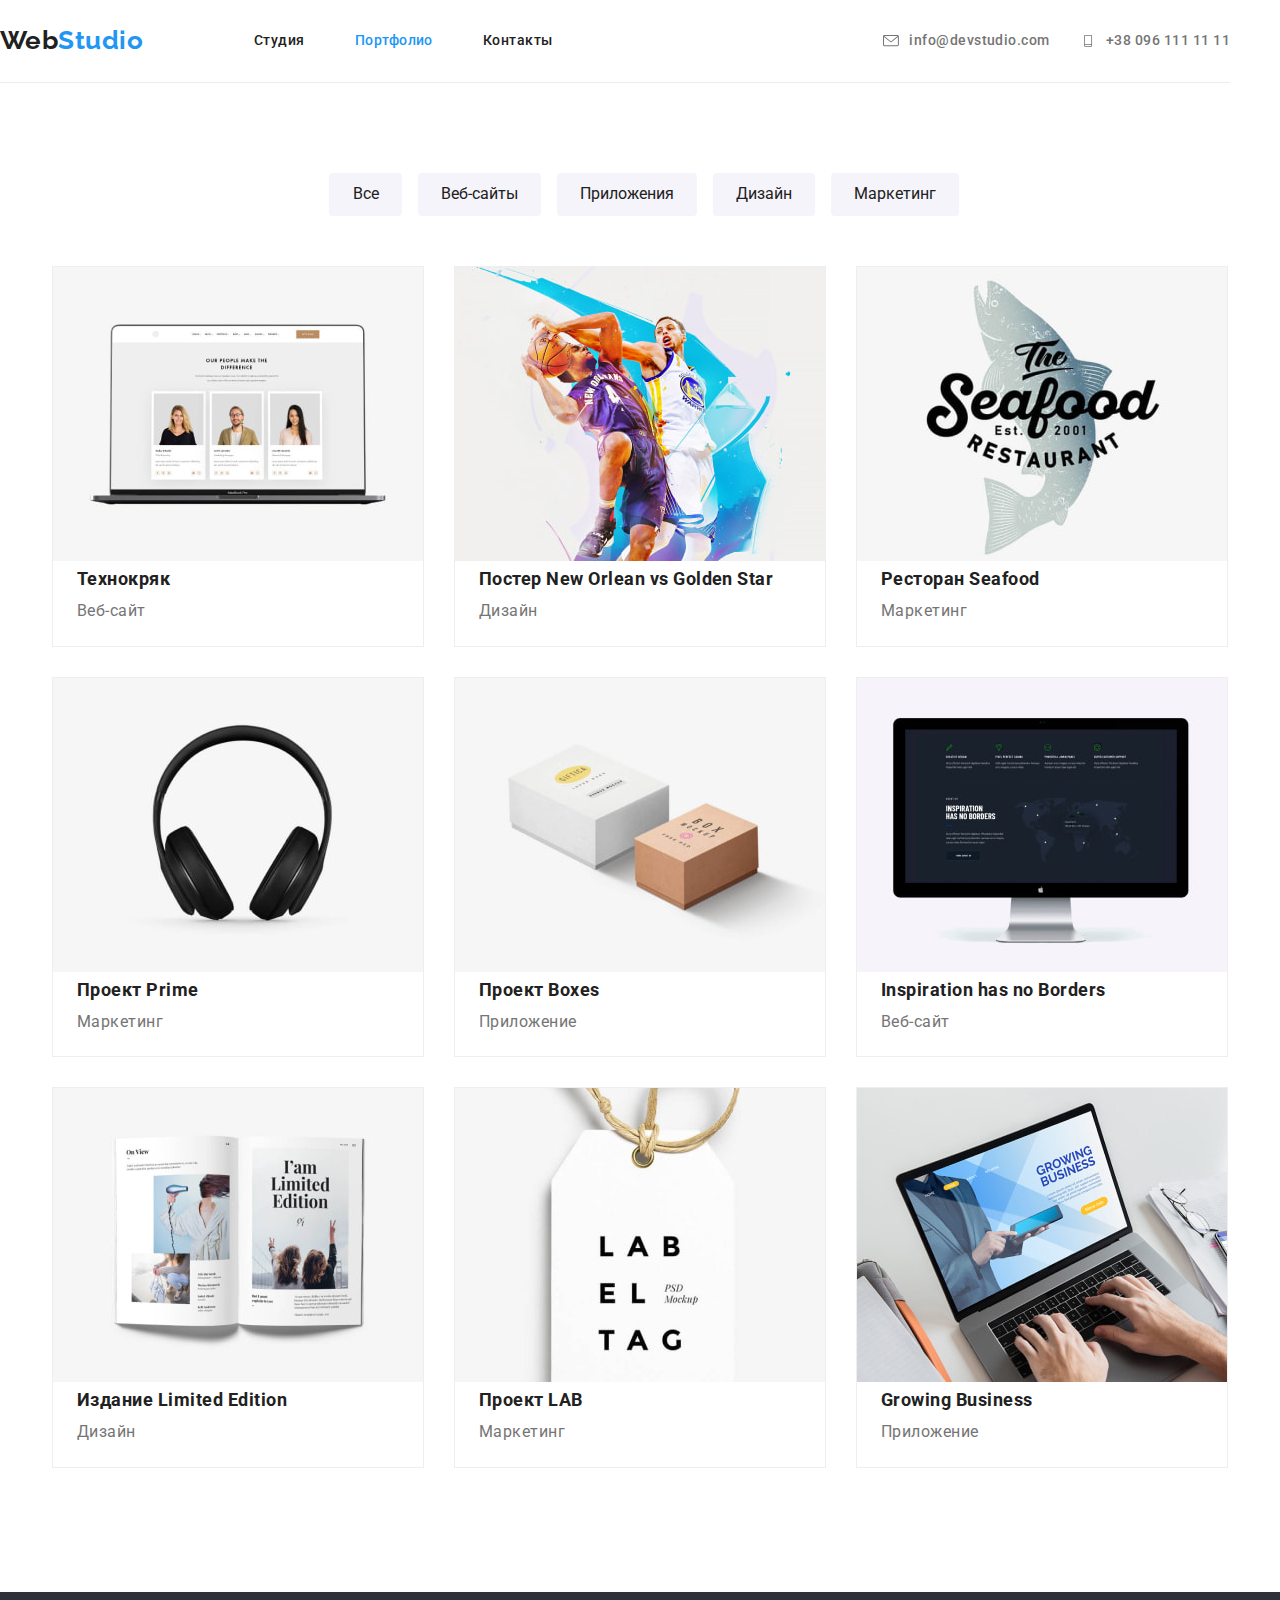
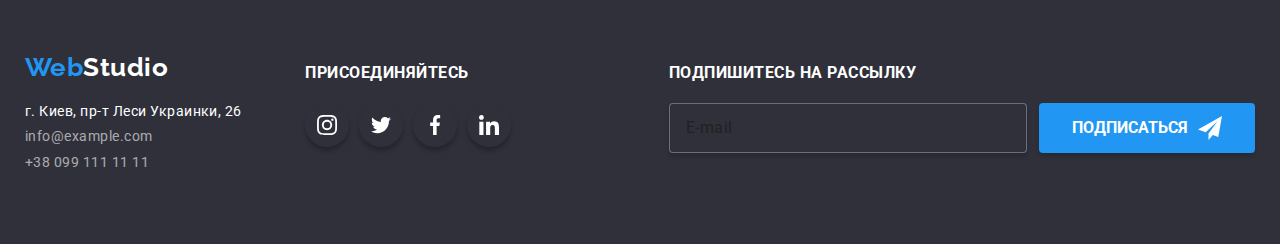
==== portfolio.html @ 77407790 "modal and footer-form" ====
<!DOCTYPE html>
<html lang="en">
  <head>
    <meta charset="UTF-8" />
    <meta name="viewport" content="width=device-width, initial-scale=1.0" />
    <title>Web Studio</title>
    <link
      href="https://fonts.googleapis.com/css2?family=Raleway:wght@700&family=Roboto:wght@400;500;700;900&display=swap"
      rel="stylesheet"
    />
    <link
      rel="stylesheet"
      href="https://cdnjs.cloudflare.com/ajax/libs/modern-normalize/0.6.0/modern-normalize.min.css"
    />
    <link rel="stylesheet" href="./css/styles.css" />
  </head>

  <body>
    <!-- Шапка сайта-->

    <header class="page-header">
      <div class="container main-nav">
        <div>
          <a href="./" class="logo"><span> Web</span> Studio</a>
        </div>
        <nav class="for-logo">
          <ul class="site-nav">
            <li class="item"><a href="./index.html" class="link">Студия</a></li>
            <li class="item"><a href="" class="link-current">Портфолио</a></li>
            <li class="item"><a href="" class="link">Контакты</a></li>
          </ul>
        </nav>
        <!-- КОНТАКТЫ форма-->
        <address>
          <ul class="auth-nav">
            <li class="item">
              <a href="mailto:info@devstudio.com">
                <div class="e-mail">
                  <svg class="auth-nav-icon">
                    <use href="./images/symbol-defs.svg#icon-envelope"></use>
                  </svg>
                  info@devstudio.com
                </div>
              </a>
            </li>

            <li class="item">
              <a href="tel:+380961111111">
                <div class="e-mail">
                  <svg class="auth-nav-icon">
                    <use href="./images/symbol-defs.svg#icon-phone"></use>
                  </svg>
                  +38 096 111 11 11
                </div>
              </a>
            </li>
          </ul>
        </address>
      </div>
    </header>

    <!--Фильтры "Разделы портфолио"-->

    <section class="container">
      <h1 class="visually-hidden">Фильтры "Разделы портфолио"</h1>

      <ul class="button-container">
        <li class="p-element"><button class="portfolio-button">Все</button></li>
        <li class="p-element">
          <button class="portfolio-button">Веб-сайты</button>
        </li>
        <li class="p-element">
          <button class="portfolio-button">Приложения</button>
        </li>
        <li class="p-element">
          <button class="portfolio-button">Дизайн</button>
        </li>
        <li class="p-element">
          <button class="portfolio-button">Маркетинг</button>
        </li>
      </ul>

      <!--Примеры работ-->

      <div class="conteiner">
        <ul class="portfolio-list">
          <li class="port-element">
            <a class="portfolio-title" href="">
              <div class="box-specialty">
                <img src="./images/portfolio-img/portfolio1.jpg" alt="" />
                <div class="specialty">
                  <p class="portfolio-title-hover">
                    Технокряк это современная площадка распространения
                    коронавируса. Компании используют эту платформу для
                    цифрового шпионажа и атак на защищённые сервера конкурентов.
                  </p>
                </div>
              </div>
              <h2>Технокряк</h2>
              <p class="descrip">Веб-сайт</p>
            </a>
          </li>

          <li class="port-element">
            <a class="portfolio-title" href="">
              <div class="box-specialty">
                <img src="./images/portfolio-img/portfolio2.jpg" alt="" />
                <div class="specialty">
                  <p class="portfolio-title-hover">
                    Технокряк это современная площадка распространения
                    коронавируса. Компании используют эту платформу для
                    цифрового шпионажа и атак на защищённые сервера конкурентов.
                  </p>
                </div>
              </div>
              <h2>Постер New Orlean vs Golden Star</h2>
              <p class="descrip">Дизайн</p>
            </a>
          </li>

          <li class="port-element">
            <a class="portfolio-title" href="">
              <div class="box-specialty">
                <img src="./images/portfolio-img/portfolio3.jpg" alt="" />
                <div class="specialty">
                  <p class="portfolio-title-hover">
                    Технокряк это современная площадка распространения
                    коронавируса. Компании используют эту платформу для
                    цифрового шпионажа и атак на защищённые сервера конкурентов.
                  </p>
                </div>
              </div>
              <h2>Ресторан Seafood</h2>
              <p class="descrip">Маркетинг</p>
            </a>
          </li>

          <li class="port-element">
            <a class="portfolio-title" href="">
              <div class="box-specialty">
                <img src="./images/portfolio-img/portfolio4.jpg" alt="" />
                <div class="specialty">
                  <p class="portfolio-title-hover">
                    Технокряк это современная площадка распространения
                    коронавируса. Компании используют эту платформу для
                    цифрового шпионажа и атак на защищённые сервера конкурентов.
                  </p>
                </div>
              </div>
              <h2>Проект Prime</h2>
              <p class="descrip">Маркетинг</p>
            </a>
          </li>

          <li class="port-element">
            <a class="portfolio-title" href="">
              <div class="box-specialty">
                <img src="./images/portfolio-img/portfolio5.jpg" alt="" />
                <div class="specialty">
                  <p class="portfolio-title-hover">
                    Технокряк это современная площадка распространения
                    коронавируса. Компании используют эту платформу для
                    цифрового шпионажа и атак на защищённые сервера конкурентов.
                  </p>
                </div>
              </div>
              <h2>Проект Boxes</h2>
              <p class="descrip">Приложение</p>
            </a>
          </li>

          <li class="port-element">
            <a class="portfolio-title" href="">
              <div class="box-specialty">
                <img src="./images/portfolio-img/portfolio6.jpg" alt="" />
                <div class="specialty">
                  <p class="portfolio-title-hover">
                    Технокряк это современная площадка распространения
                    коронавируса. Компании используют эту платформу для
                    цифрового шпионажа и атак на защищённые сервера конкурентов.
                  </p>
                </div>
              </div>
              <h2>Inspiration has no Borders</h2>
              <p class="descrip">Веб-сайт</p>
            </a>
          </li>

          <li class="port-element">
            <a class="portfolio-title" href="">
              <div class="box-specialty">
                <img src="./images/portfolio-img/portfolio7.jpg" alt="" />
                <div class="specialty">
                  <p class="portfolio-title-hover">
                    Технокряк это современная площадка распространения
                    коронавируса. Компании используют эту платформу для
                    цифрового шпионажа и атак на защищённые сервера конкурентов.
                  </p>
                </div>
              </div>
              <h2>Издание Limited Edition</h2>
              <p class="descrip">Дизайн</p>
            </a>
          </li>

          <li class="port-element">
            <a class="portfolio-title" href="">
              <div class="box-specialty">
                <img src="./images/portfolio-img/portfolio8.jpg" alt="" />
                <div class="specialty">
                  <p class="portfolio-title-hover">
                    Технокряк это современная площадка распространения
                    коронавируса. Компании используют эту платформу для
                    цифрового шпионажа и атак на защищённые сервера конкурентов.
                  </p>
                </div>
              </div>
              <h2>Проект LAB</h2>
              <p class="descrip">Маркетинг</p>
            </a>
          </li>

          <li class="port-element">
            <a class="portfolio-title" href="">
              <div class="box-specialty">
                <img src="./images/portfolio-img/portfolio9.jpg" alt="" />
                <div class="specialty">
                  <p class="portfolio-title-hover">
                    Технокряк это современная площадка распространения
                    коронавируса. Компании используют эту платформу для
                    цифрового шпионажа и атак на защищённые сервера конкурентов.
                  </p>
                </div>
              </div>
              <h2>Growing Business</h2>
              <p class="descrip">Приложение</p>
            </a>
          </li>
        </ul>
      </div>
    </section>

    <!--Footer-->

    <!--Контакты-->
    <section class="footer-background">
      <div class="container footer">
        <div class="footer-color">
          <div class="footer-logo">
            <a href="/" class="logo">
              <span class="web"> Web</span>
              <span class="logo-studio"> Studio</span>
            </a>
          </div>
          <div>
            <ul class="footer-contacts">
              <li>
                <a
                  href="https://www.google.com/maps/place/%D0%B1%D1%83%D0%BB.+%D0%9B%D0%B5%D1%81%D0%B8+%D0%A3%D0%BA%D1%80%D0%B0%D0%B8%D0%BD%D0%BA%D0%B8,+26,+%D0%9A%D0%B8%D0%B5%D0%B2,+02000/data=!4m2!3m1!1s0x40d4cf0e033ecbe9:0x57a4dffefec77da0?sa=X&ved=2ahUKEwil2_LGnePpAhUHx4sKHc13CLYQ8gEwAHoECAsQAQ"
                >
                  <span class="footer-text"
                    >г. Киев, пр-т Леси Украинки, 26</span
                  >
                </a>
              </li>

              <li>
                <a href="mailto:info@example.com" class="footer-text"
                  >info@example.com
                </a>
              </li>

              <li>
                <a href="tel:+380961111111" class="footer-text">
                  +38 099 111 11 11</a
                >
              </li>
            </ul>
          </div>
        </div>

        <!--Присоединяйтесь-->
        <div class="middle">
          <h4 class="footer-color-middle">ПРИСОЕДИНЯЙТЕСЬ</h4>
          <ul class="social-footer-box">
            <li class="s-element">
              <a href="">
                <div class="footer-social">
                  <svg class="footer-social-icon">
                    <use href="./images/symbol-defs.svg#icon-instagram"></use>
                  </svg>
                </div>
              </a>
            </li>
            <li class="s-element">
              <a href="">
                <div class="footer-social">
                  <svg class="footer-social-icon">
                    <use href="./images/symbol-defs.svg#icon-twitter"></use>
                  </svg>
                </div>
              </a>
            </li>
            <li class="s-element">
              <a href="">
                <div class="footer-social">
                  <svg class="footer-social-icon">
                    <use href="./images/symbol-defs.svg#icon-facebook"></use>
                  </svg>
                </div>
              </a>
            </li>
            <li>
              <a href="">
                <div class="footer-social">
                  <svg class="footer-social-icon">
                    <use href="./images/symbol-defs.svg#icon-linkedin"></use>
                  </svg>
                </div>
              </a>
            </li>
          </ul>
        </div>

        <!--Подпишитесь на рассылку-->
        <div class="footer-color-last">
          <h4 class="footer-color-middle">ПОДПИШИТЕСЬ НА РАССЫЛКУ</h4>
          <ul class="form">
            <li class="form-element">
              <p class="for-mail">E-mail</p>
            </li>
            <li class="form-element">
              <button class="primary-button subscribe">
                ПОДПИСАТЬСЯ
                <svg class="icon-send">
                  <use href="./images/symbol-defs.svg#icon-icon-send"></use>
                </svg>
              </button>
            </li>
          </ul>
        </div>
      </div>
    </section>
  </body>
</html>
---- css/styles.css ----
html {
box-sizing: border-box;
}

*,
*::before,
*::after {
box-sizing: inherit;
}

:root {
--primary-text-color: #212121;
--accent-color: #2196f3;
--text-color: #757575;
--background-grey-color: #F5F4FA;
--transition: 250ms cubic-bezier(0.4, 0, 0.2, 1);
}

body {
background-color: #f000;
color: var(--primary-text-color);
font-family: Roboto, sans-serif;
letter-spacing: 0.03em;
}

.container {
margin-left: auto;
margin-right: auto;
width: 1230px;
/*outline: 2px solid tomato;*/
}

ul {
list-style: none;
padding: 0px;
margin: 0px;
}

h1, h2, h3, h4, h5, h6,p {
margin-top: 0px;
margin-bottom: 0px;
} 

.visually-hidden {
position: absolute;
height: 1px; 
width: 1px;
overflow: hidden;
clip: rect(1px 1px 1px 1px); 
clip: rect(1px, 1px, 1px, 1px);
white-space: nowrap; 
}

/* Page Header*/
.page-header {
justify-self: start;
}
 
/*Main navigation*/

.main-nav {
display: flex;
align-items: center;
justify-content: space-between;
border-bottom: 1px solid #ECECEC;
}

/*logo*/

div .logo {
  display: flex;
  padding-top: 24px;
  padding-bottom: 25px;
}
 
a.logo {
  color: black;
  font-family: Raleway, cursive;
  font-weight: bold;
  font-size: 26px;
  line-height: 1.2;
  text-decoration: none;
}

a.logo:hover {
  color: #2196f3;
}

a.logo:hover span {
  color: var(--primary-text-color);
}

a.logo span {
  color: var(--accent-color);
}

/*Site nav*/

.site-nav {
  display: flex;
  margin-left: 85px;
}


.site-nav .for-logo {
  display: block;
}

.site-nav .item+ .item {
  margin-left: 50px;
}


.site-nav .link {
  display: block;
  padding-top: 33px;
  padding-bottom: 33px; 

  color: #212121;
  font-weight: 500;
  font-size: 14px;
  line-height: 1.14;
  text-decoration: none;
}

.site-nav .link-current {
  display: block;
  padding-top: 33px;
  padding-bottom: 33px;
  
  color: var(--accent-color);
  font-weight: 500;
  font-size: 14px;
  line-height: 1.14;
  text-decoration: none;
}

.site-nav .item {
  position: relative;
}

.site-nav .link-current::after {
  content: '' ;
  display: block;
  width: 100%;
  height: 4px;
  background: var(--accent-color);
  border-radius: 2px;

  position: absolute;
  left: 0px;
  bottom: 0px;

  transform: scaleX(0);
  transform-origin: left;
  transition: var(--transition);
  
}
.site-nav .link-current:hover::after {
transform: scaleX(1);
} 

.site-nav .link:hover,
.site-nav .link:focus {
  color: var(--accent-color);
  text-decoration: none;
}

/* КОНТАКТЫ - auth-nav*/

.auth-nav {
  display: flex;
  margin-left: 305px;
}

.auth-nav .item+ .item {
  margin-left: 30px;
}

.auth-nav a {
  display: block;
  padding-top: 33px;
  padding-bottom: 33px;

  color:var(--text-color);
  
  font-style: normal;
  font-weight: 500;
  font-size: 14px;
  line-height: 1.14;
  text-decoration: none;

  text-align: end;
}

.auth-nav a:hover {
  color: var(--accent-color);
}
.auth-nav a:hover .auth-nav-icon {
fill: var(--accent-color);
}

.auth-nav-icon {
  width: 16px ;
  height: 12px;
  fill: var(--text-color);

  margin-right: 10px;  
}

.e-mail {
  display: flex;
  align-items: center;
  j
}


/*Герой*/
.overlay {
  max-width: 1600px;
  height: 600px;
  margin-left: auto;
  margin-right: auto;
  outline: 1px solid black;

  background-image: linear-gradient(
  to right,
  rgba(47, 48, 58, 0.8),
  rgba(47, 48, 58, 0.8)
  ),
  url(../images/Header_img.jpg); 

  background-color: var(--text-color);

  background-size: contain;
  background-repeat: no-repeat;
  background-position: center;
}

.hero-text {
  display: flex;
  flex-direction: column;
  justify-content: center;
  align-items: center;

  padding-top: 200px;
}

.hero-title-box {
  margin-bottom: 30px;
}

.hero-title {
  color: #ffffff;

  margin-top: 0;
  margin-bottom: 0;

  font-weight: 900;
  font-size: 44px;
  line-height: 1.4;
  letter-spacing: 0.06em;
  text-transform: uppercase;
  text-align: center;
}

.hero .primary-button {
  text-align: center;
  margin-top: 30px;
}

.primary-button {
  color: #ffffff;
  font-weight: bold;
  font-size: 16px;
  line-height: 1.8;
  background-color: #2196f3;
  text-decoration: none;
  text-align: center;

  min-width: 200px;
  padding: 10px 32px;
  box-shadow: 0px 4px 4px rgba(0, 0, 0, 0.15);
  border-radius: 4px;

  border: 1px solid transparent;
  outline: none;
}


.primary-button:hover,
.primary-button:focus {
  color: var(--text-color);
  background-color: var(--background-grey-color);
}

/*H2*/
.section-title {
  font-weight: bold;
  font-size: 36px;
  line-height: 1.16;
  text-align: center;
  letter-spacing: 0.03em;

  margin-top: 0px;
  margin-bottom: 50px;
}


/*Преимущества  - Feature list*/
.section {
  padding-top: 94px;
  padding-bottom: 94px;
}

.section-grey {
  padding-top: 94px;
  padding-bottom: 94px;
  background-color: var(--background-grey-color)
}

.feature-section {
  padding-top: 94px;
}
 
.title {
  margin-top: 30px;
  margin-bottom: 10px;
}

.feature-list {
  display: flex;
  justify-content: space-between;
}

.item .in-box {
  background-color: var(--background-grey-color);
  width: 270px;
  height: 120px;

  display: flex;
  align-items: center;
  justify-content: center;

  border-radius: 4px;
}

.feature-list .item{
  width: 270px;
}

.feature-list .title {
  font-size: 14px;
  line-height: 1.7;
  font-weight: bold;
}


.description {
  color: var(--text-color);
  font-size: 14px;
  line-height: 1.7;

  margin-top: 0px;
}

/* Наши качества серые блоки */

.in-box-icon {
  height: 70px;
  justify-content: center;
}

.section .title-activities {
  color: #ffffff;
}

/*Чем мы занимаемся*/

.actions-doing {
  display: flex;
  align-items:center;
  justify-content: space-between;

  display: flex;
  /* margin: 16px 32px 24px; */
}


.element1 {
  background-image: 
  url(../images/box1.png); 
}

.element2 {
  background-image:
  url(../images/box2.jpg); 
}

.element3 {
  background-image:
  url(../images/box3.jpg); 
}

.element {
  display: flex;
  width: 370px;
  height: 294px;  
  
  background-color: var(--text-color);

  background-size: contain;
  background-repeat: no-repeat;
  background-position: center;

  align-items: flex-end;
}


.section .title-activities {
  width: 370px;
  height: 70px;
  background: rgba(47, 48, 58, 0.8);

  padding-top:  27px;
  padding-bottom: 27px;

  text-align: center;
}

p b {
  font-weight: 500;
  font-size: 16px;
  line-height: 1.18;
}

.position {
  color: var(--text-color);
  font-size: 16px;
  line-height: 1.8;
}

.team {
  display: flex;
  justify-content: space-between;
  margin-top: 50px;
}

.team .card {
  text-align: center;

  box-shadow: 0px 2px 1px rgba(0, 0, 0, 0.2), 0px 1px 1px rgba(0, 0, 0, 0.14), 0px 1px 3px rgba(0, 0, 0, 0.12);
  border-radius: 0px 0px 4px 4px;
  background: #FFFFFF;
}

.card .name {
  margin-top: 30px;
  margin-bottom: 10px;
}

/*  Соцсети команды */
.actions-team {
  display: flex;
  margin: 16px 32px 24px;
  align-items:center;
  justify-content: space-between;
}

.team-social {
  display: flex;
  width: 44px;
  height: 44px;
  border-radius: 50%;
  align-content:center;
  align-items:center;
}

.team-social:hover  {
  background-color: var(--accent-color);
  transition: var(--transition);
}
.team-social:hover .social-icon {
  fill: #FFFFFF
}

.social-icon {
  height: 20px;
 
  left: 0%;
  right: 0%;
  top: 9.38%;
  bottom: 9.38%;
  fill: #AFB1B8;
}


/*Постоянные клиенты*/
.clients-logo {
  display: flex;
  justify-content: space-between;
}

.clients-logo .ellement {
  width: 170px;
  height: 90px;

  border: 1px solid #AFB1B8;
  box-sizing: border-box;
  border-radius: 4px;

  display: flex;
  align-items: center;
  justify-content: center;
}

.logo-item {
  max-height: 52px;
  fill: #AFB1B8;
}

/* .logo-item:hover {
  fill: var(--accent-color);
} */

.clients-logo .ellement:hover {
  border-color: var(--accent-color);
  transition: var(--transition);
}

.clients-logo .ellement:hover .logo-item {
  fill: var(--accent-color);
  transition: var(--transition);
}

/*footer*/

.footer-background {
background-color: #2f303a;
height: 252px;
margin-top: 94px;
}
/*Лого в футере*/

.logo .web:hover {
 color: #FFFFFF;
}

.logo .logo-studio {
  color: #FFFFFF;
}

.logo .logo-studio:hover {
  color: var(--accent-color);
}


a.logo:hover .logo-studio {
  color:  var(--accent-color);
}

a.logo:hover .web {
  color: #FFFFFF;
}

.footer-logo .logo {
 padding: 0px;
 margin-bottom: 20px;
}

.form {
 display: inline-flex;
}

/* Текста в футере*/

.footer-text {
color: #ffffff;
font-size: 14px;
margin-bottom: 9px;
}
.footer-text:hover {
color: var(--accent-color);
}

.footer-color a {
color: rgba(255, 255, 255, 0.6);
text-decoration: none;
display: flex;

}
.footer-color-middle {
color: #ffffff;
margin-bottom: 20px;
} 


.for-mail {
width: 358px;
height: 50px;
border: 1px solid rgba(255, 255, 255, 0.3);
box-sizing: border-box;
box-shadow: 0px 4px 4px rgba(0, 0, 0, 0.15);
border-radius: 4px;
background-color: #2f303a;
padding-left: 16px;
display: flex;
align-items: center;

margin-right: 12px;
}
/* .for-mail-text:hover {
  color: var(--accent-color);
} */
 
.form-element {
  position: relative;
  display: flex;
 align-items: center;
}


.for-mail:hover {
border: 2px solid var(--accent-color);
}
.for-mail:hover ~.for-mail-text {
 color: var(--accent-color);
}

.for-mail:focus {
  background-color: var(--background-grey-color);
  outline: none;
}


.for-mail:focus + .for-mail-text {
  color: var(--accent-color);
  transform: translateX(-150%);

  transition: var(--transition);
  outline: none;
}

.for-mail:not(:placeholder-shown) + .for-mail-text {
  color: var(--accent-color);
  transform: translateX(-150%);

  transition: var(--transition);
  outline: none;
}

.for-mail-text {
  position: absolute;

  font-size: 16px;
  line-height: 1.87;
  color: rgba(255, 255, 255, 0.6);
  position: absolute;
  left:16px;
  transform: translateX(0%);
}


/* Флексы футера*/
.footer {
  display: flex;
  justify-content: space-between;
}

.footer-color {
  margin-top: 60px;
}

.middle {
  width: 206px;
  margin-top: 72px;
  margin-right: 94px;
}
.footer-color-last {
  margin-top: 72px;
}

/* Футер соцсети*/
.social-footer-box {
display: flex;
justify-content: space-between;
}
.footer-social-icon {
  height: 20px;
 
  left: 0%;
  right: 0%;
  top: 9.38%;
  bottom: 9.38%;
  fill: #FFFFFF
}

.footer-social {
  display: flex;
  width: 44px;
  height: 44px;
  border-radius: 50%;
  align-content:center;
  align-items:center;
  box-shadow: 0px 4px 4px rgba(0, 0, 0, 0.25);
}

.footer-social:hover,
.footer-social:focus {
  background-color: var(--accent-color);
  transition: var(--transition);
}
.icon-send {
  width: 24px;
  height: 24px;
  fill: #ffffff;
  margin-left: 10px;
}

.subscribe {
  display: flex;
  justify-content: space-between;
  align-items: center;
}

.primary-button .subscribe:hover {
  color: var(--text-color);
}
.primary-button:hover .icon-send {
  fill: #757575;
}




/* ПОРТФОЛИО */

/*Фильтры*/

.button-container {
display: flex;
align-items: center;
justify-content:center;

margin-top: 90px;
}

.button-container .p-element {
margin-left: 8px;
}
.button-container .p-element:not(:last-child) {
margin-right: 8px;}


.portfolio-button {
color: var(--primary-text-color);
font-weight: 500px;
font-style: normal;
font-size: 16px;
line-height: 1.8;
background-color:var(--background-grey-color);
text-decoration: none;
border-radius: 4px;
border: 1px solid transparent;

min-width: 73px;
padding: 6px 22px;
margin-bottom: 50px;
}


.portfolio-button:hover,
.portfolio-button:focus {
color: #ffffff ;
background-color: #2196f3;
border: 1px solid transparent;
box-shadow: 0px 2px 2px rgba(0, 0, 0, 0.12), 0px 1px 2px rgba(0, 0, 0, 0.08), 0px 3px 1px rgba(0, 0, 0, 0.1);
}

/*Элементы портфолио*/

.portfolio-title {

color: var(--primary-text-color)
font-weight: bold;
font-size: 18px;
line-height: 2;
text-decoration: none;
width: 60px;
} 

.portfolio-list {
display: flex;
flex-wrap: wrap;
justify-content: center;
}

.portfolio-list .port-element {
/* width: calc((100% - 60px) / 3); */
width: width: 370px;
margin-right: 30px;
margin-bottom: 30px;
}

.portfolio-list .port-element:nth-child(3n) {
margin-right: 0;
}

.portfolio-title .descrip {
color: var(--text-color);
font-size: 16px;
line-height: 1.8;
text-decoration: none;
margin-bottom: 20px;
margin-left: 24px;
}

.portfolio-title-hover {
background-color: var(--accent-color);
color: #ffffff;
font-size: 18px;
line-height: 1.56;24
}

.portfolio-list h2 {
font-style: normal;
font-size: 18px;
margin-left: 24px;
}

/* Позиционированные элементы */

.box-specialty {
  position: relative;
  width: 370px;
  height: 294px;
  overflow: hidden;
  background-color: white;
  /* border: 2px solid violet; */
}


.specialty {
  display: flex;
  justify-content: center;
  align-items: center;

  position: absolute;
  content: "";
  top:0;
  left: 0;
  width: 370px;
  height: 294px;
  background: rgba(33, 150, 243, 0.9);
  transform: translateY(100%);

}

.portfolio-title-hover {
  margin-left: 24px;
  margin-right: 24px;
}

.port-element {
background: #FFFFFF;
border: 1px solid #EEEEEE;
box-sizing: border-box;
}


.port-element:hover {
  box-shadow: 1px 4px 6px rgba(0, 0, 0, 0.16), 0px 4px 4px rgba(0, 0, 0, 0.06), 0px 1px 1px rgba(0, 0, 0, 0.12);
}
.port-element:hover .specialty {
 transform: translateY(0%); 
 transition: var(--transition)
}

/* Модальное окно */

.backdrop {
  position: fixed;
  top: 0;
  left: 0;
 
  width: 100%;
  height: 100%;
  background-color: rgba(0, 0, 0, 0.2);
  
  opacity: 1; 
  transition: var(--transition)
}

.backdrop.is-hidden {
  opacity: 0;
  pointer-events: none;
}
.backdrop.is-hidden .modal {
  transform: translate(-50%, -50%) scale(0.9);
}

.modal {
  display: flex;
  flex-direction: column;
  justify-content: center;

  position: absolute;
  top: 50%;
  left: 50%;
  
  
  width: 528px;
  height: 581px;
  
  background: #FFFFFF;
  box-shadow: 0px 2px 1px rgba(0, 0, 0, 0.2), 0px 1px 1px rgba(0, 0, 0, 0.14), 0px 1px 3px rgba(0, 0, 0, 0.12);
  border-radius: 4px;

  padding: 40px;

  transform: translate(-50%, -50%) scale(1);
  transition: var(--transition)
  
}

.close-button {
  position: absolute;
  
  width: 30px;
  height: 30px;
  border-radius: 50%;
  border: 1px solid rgba(201, 163, 163, 0.2);
  background-image: url(../images/form-close-black.svg);
  background-size: contain;
  top: 8px;
  right: 8px;

  text-decoration: none;
  background-color: #FFFFFF;
  
  background-size: contain;
  
}



.close-button:hover {
  border: 1px solid rgba(201, 163, 163, 0.5);
}
.close-button:hover  {
  background-image: url(../images/form-close-blue.svg);
}
  
.close-button:focus {
  outline: none;
}

.form-field {
  position: relative;
  display: flex;
  flex-direction: column;
}

.form-input {
  margin: 0;
  padding: 10px 20px;

  border: 1px solid rgba(201, 163, 163, 0.2);
  box-sizing: border-box;
  border-radius: 4px;
  margin-bottom: 28px;
  padding-left: 48px;
}

.form-input:hover {
  border: solid  var(--accent-color);
  outline: none;
}

.form-label {
  position: absolute;
  top: 50%;
  left: 48px;
  transform: translateY(-120%);
  color: var(--text-color);
  outline: none;
  
}

.form-input:focus + .form-label {
color: var(--accent-color);
transform: translateY(-320%);

transition: var(--transition);
outline: none;
}

.form-input:not(:placeholder-shown) + .form-label {
color: var(--accent-color);
transform: translateY(-320%);

transition: var(--transition);
outline: none;
}


.form-icon {
  position: absolute;
  transform: translateY(0%);
 
  top: 10px;
  left: 19px;

  display: inline-block;
  width: 18px;
  height: 18px;
}


.form-icon:focus {
color: var(--accent-color);
transform: translateY(-320%);

transition: var(--transition);
}

.person-icon {
  position: absolute;
  top: 12px;
  left: 16px;
  fill: black
}

.form-input:hover ~.person-icon {
  fill: var(--accent-color)
}

.text-modal-header {
  
  font-style: normal;
  font-weight: bold;
  font-size: 20px;
  line-height: 30px;
  text-align: center;
  letter-spacing: 0.03em;

  color: var(--primary-text-color);
  text-emphasis: center;
margin-top: 40px;
  margin-bottom: 32px;
}

.modal-button {
  color: #ffffff;
  font-weight: bold;
  font-size: 16px;
  line-height: 1.8;
  background-color: #2196f3;
  text-decoration: none;
  text-align: center;

  width: 200px;
  padding: 10px 32px;
  box-shadow: 0px 4px 4px rgba(0, 0, 0, 0.15);
  border-radius: 4px;

  border: 1px solid transparent;
  margin-left: 125px;
  margin-top: 30px;
  margin-bottom: 40px;
  
  outline: none;
}

.form-comment {
   padding-top: 10px;
  padding-left: 18px;
  height: 120px;
  resize: none;
  border: 1px solid rgba(33, 33, 33, 0.2);
  border-radius: 4px;
  outline: none;
}
.comment-label {
  position: absolute;
  top: 30%;
  left: 18px;
  transform: translateY(-120%);
  color: var(--text-color);
}

.form-comment:focus {
  border: solid  var(--accent-color);
}

.form-comment:hover {
  border: solid  var(--accent-color);
}

.form-comment:focus-within +.comment-label {
color: var(--accent-color);
transform: translateY(-320%);

transition: var(--transition);
}

.form-comment:not(:placeholder-shown) +.comment-label {
color: var(--accent-color);
transform: translateY(-320%);

transition: var(--transition);
}


.check-text {
  font-size: 14px;
  line-height: 14px;
  letter-spacing: 0.03em;
  color: var(--text-color);
  
  margin-left: 15px;
}

.accept-contract {
color: var(--accent-color);
margin-left: 5px;
}

.checkbox {
  /* -webkit-appearance: none;
  -moz-appearance: none;
  appearance: none;

  position: absolute; */

  position: absolute;
  width: 1px;
  height: 1px;
  margin: -1px;
  border: 0;
  padding: 0;
  clip: rect(0 0 0 0);
  overflow: hidden;
}

.label-check {
display: flex;
align-items: center;

margin-top: 20px; 
} 

.checkbox-icon {
 display: inline-block;
 
 width: 16px;
 height: 15px;

 border: 2px solid black;
 border-radius: 2px;
 
 box-sizing: border-box;
}

.checkbox:checked + .checkbox-icon {
  border-color: var(--accent-color);
  background-color: var(--accent-color);
  background-image: url(../images/icon-check.svg);
  background-size: contain;
  background-origin: border-box;
}
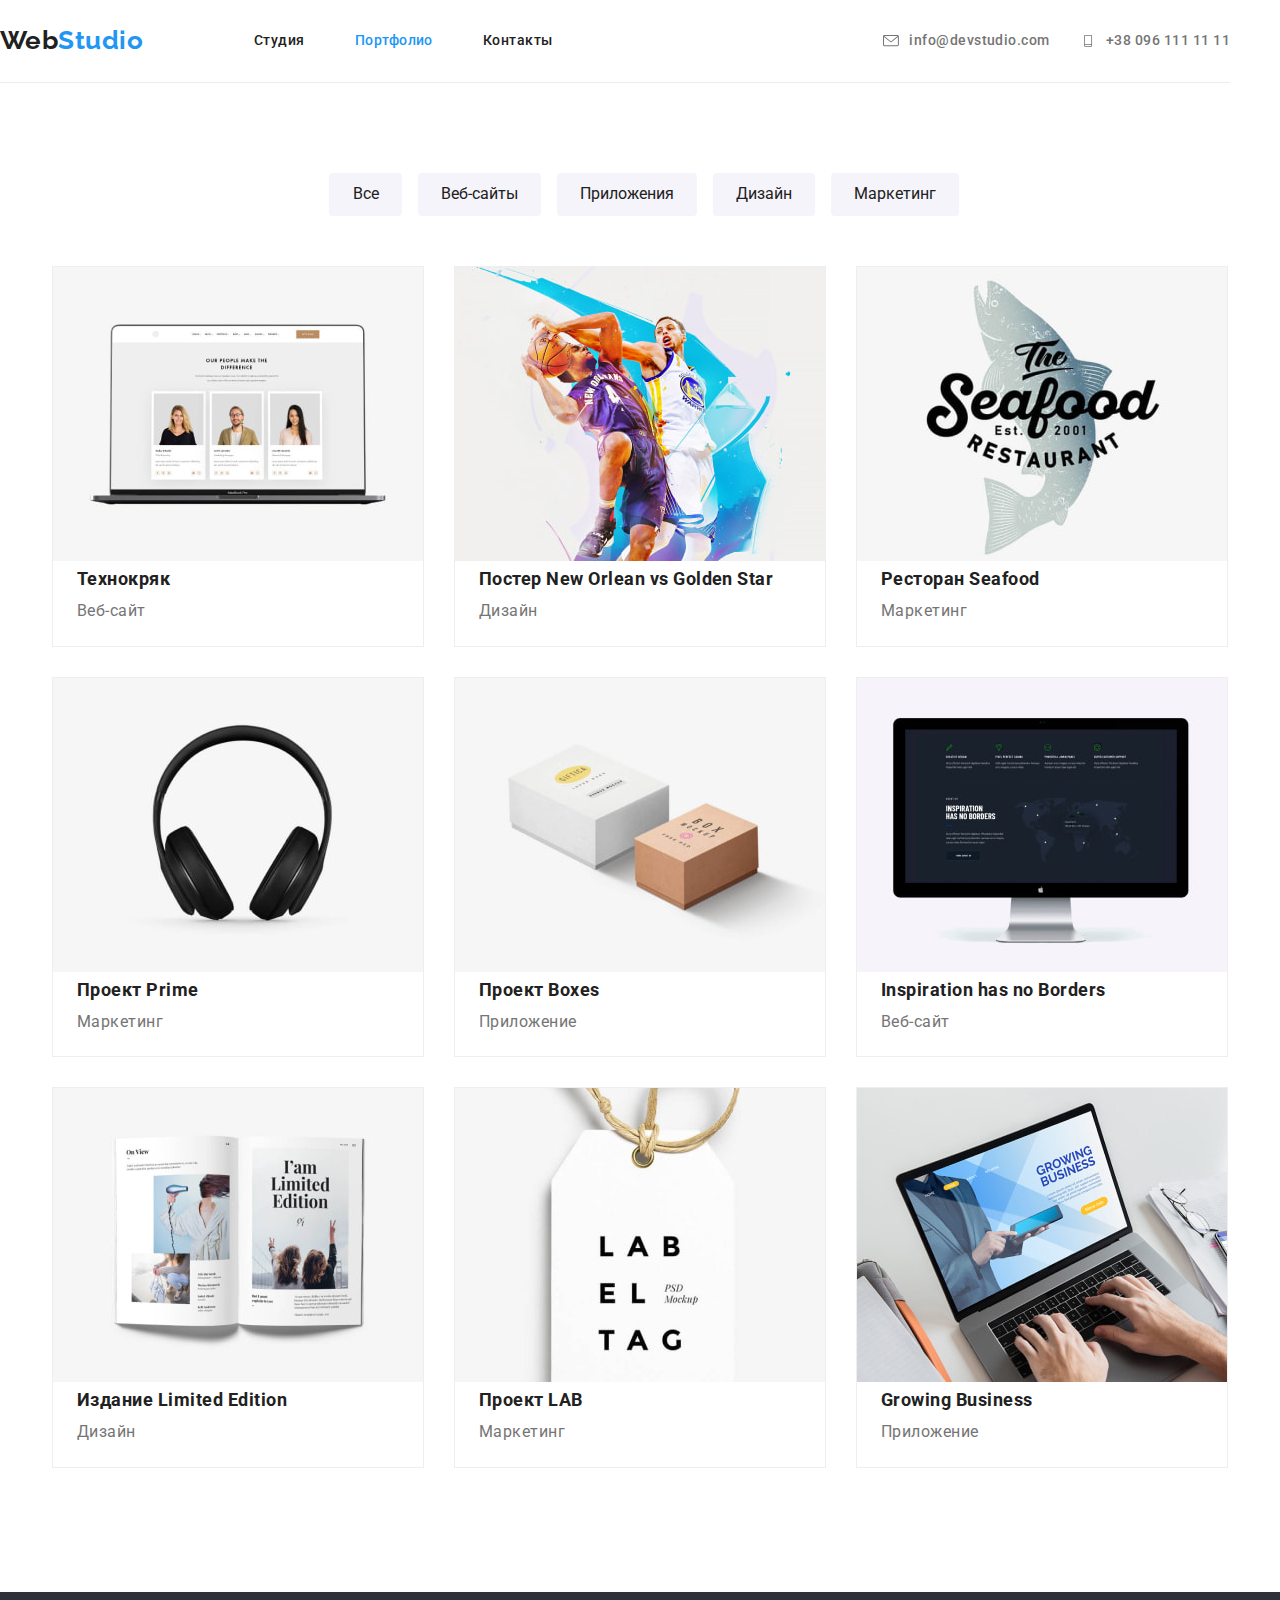
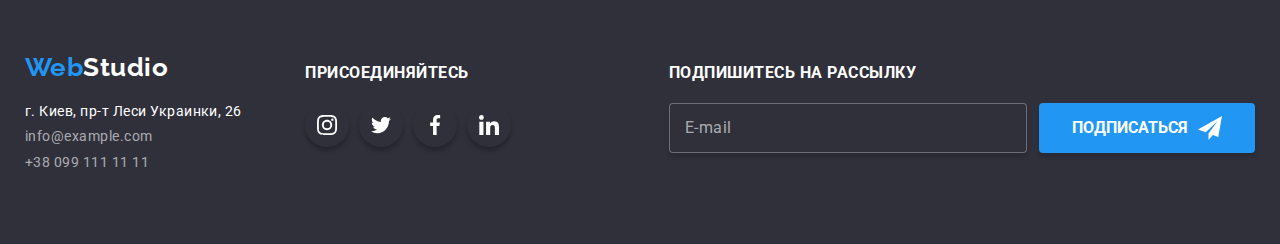
==== commit 06fcfb5b: "one more" ====
--- a/portfolio.html
+++ b/portfolio.html
@@ -323,22 +323,31 @@
         </div>
 
         <!--Подпишитесь на рассылку-->
-        <div class="footer-color-last">
+        <form class="footer-color-last">
           <h4 class="footer-color-middle">ПОДПИШИТЕСЬ НА РАССЫЛКУ</h4>
-          <ul class="form">
-            <li class="form-element">
-              <p class="for-mail">E-mail</p>
-            </li>
-            <li class="form-element">
+          <div class="form">
+            <div class="form-element">
+              <input
+                class="for-mail"
+                type="text"
+                name="name"
+                id="e-mail"
+                name="e-mail"
+                placeholder=" "
+              />
+              <label class="for-mail-text" for="e-mail">E-mail</label>
+            </div>
+
+            <div class="form-element">
               <button class="primary-button subscribe">
                 ПОДПИСАТЬСЯ
                 <svg class="icon-send">
                   <use href="./images/symbol-defs.svg#icon-icon-send"></use>
                 </svg>
               </button>
-            </li>
-          </ul>
-        </div>
+            </div>
+          </div>
+        </form>
       </div>
     </section>
   </body>
